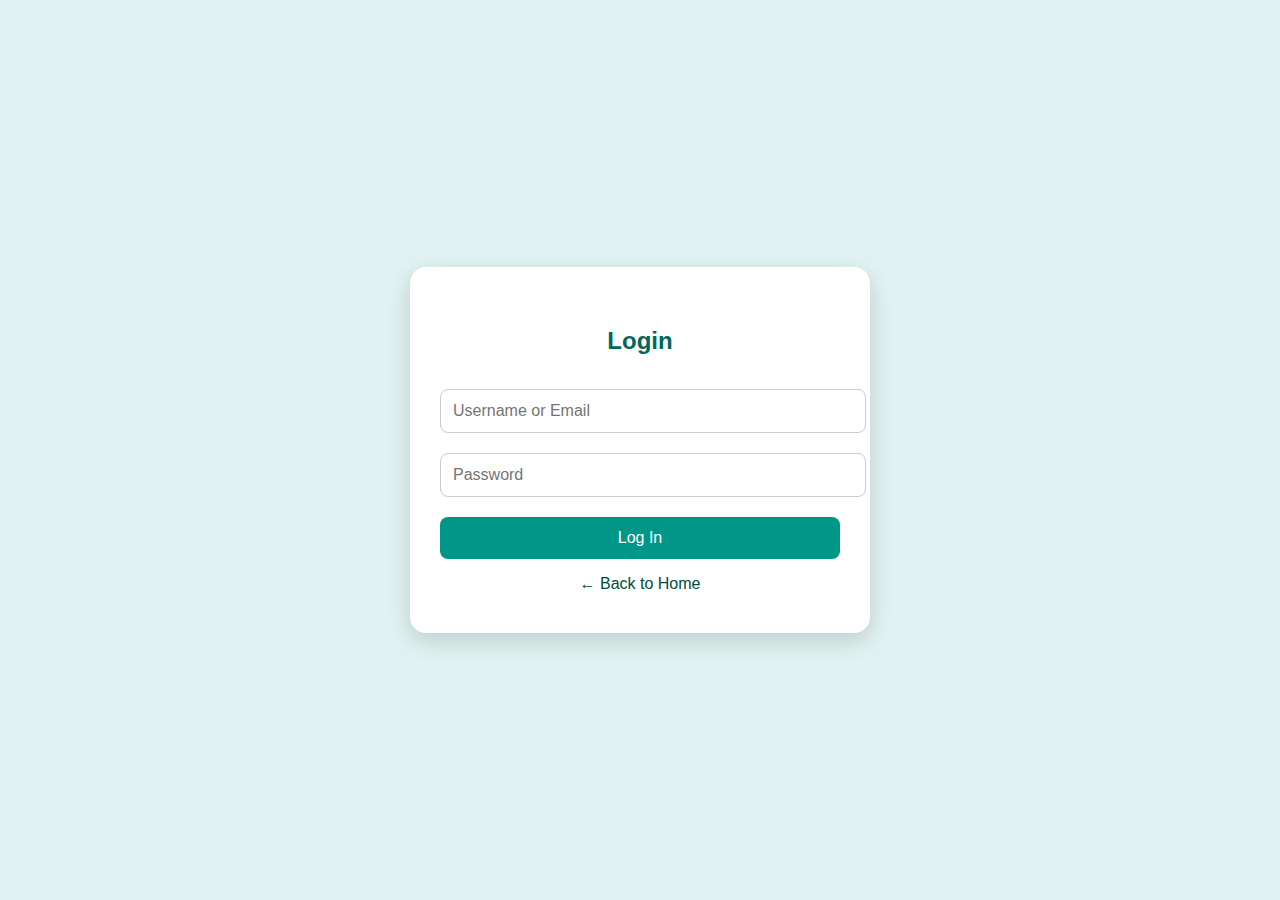
==== login.html @ 01370756 "Create login.html" ====
<!DOCTYPE html>
<html lang="en">
<head>
  <meta charset="UTF-8" />
  <meta name="viewport" content="width=device-width, initial-scale=1.0"/>
  <title>Login | Discover Sarawak</title>
  <style>
    body {
      font-family: 'Segoe UI', sans-serif;
      background-color: #e0f2f1;
      display: flex;
      justify-content: center;
      align-items: center;
      height: 100vh;
      margin: 0;
    }

    .login-container {
      background-color: white;
      padding: 40px 30px;
      border-radius: 16px;
      box-shadow: 0 8px 24px rgba(0,0,0,0.15);
      max-width: 400px;
      width: 100%;
    }

    h2 {
      text-align: center;
      color: #00695c;
      margin-bottom: 24px;
    }

    input {
      width: 100%;
      padding: 12px;
      margin: 10px 0;
      border: 1px solid #ccc;
      border-radius: 8px;
      font-size: 1rem;
    }

    button {
      width: 100%;
      background-color: #009688;
      color: white;
      padding: 12px;
      border: none;
      border-radius: 8px;
      font-size: 1rem;
      cursor: pointer;
      margin-top: 10px;
    }

    button:hover {
      background-color: #00796b;
    }

    .back-link {
      display: block;
      text-align: center;
      margin-top: 16px;
      color: #004d40;
      text-decoration: none;
    }

    .back-link:hover {
      text-decoration: underline;
    }
  </style>
</head>
<body>

  <div class="login-container">
    <h2>Login</h2>
    <form>
      <input type="text" placeholder="Username or Email" required />
      <input type="password" placeholder="Password" required />
      <button type="submit">Log In</button>
    </form>
    <a class="back-link" href="index.html">← Back to Home</a>
  </div>

</body>
</html>
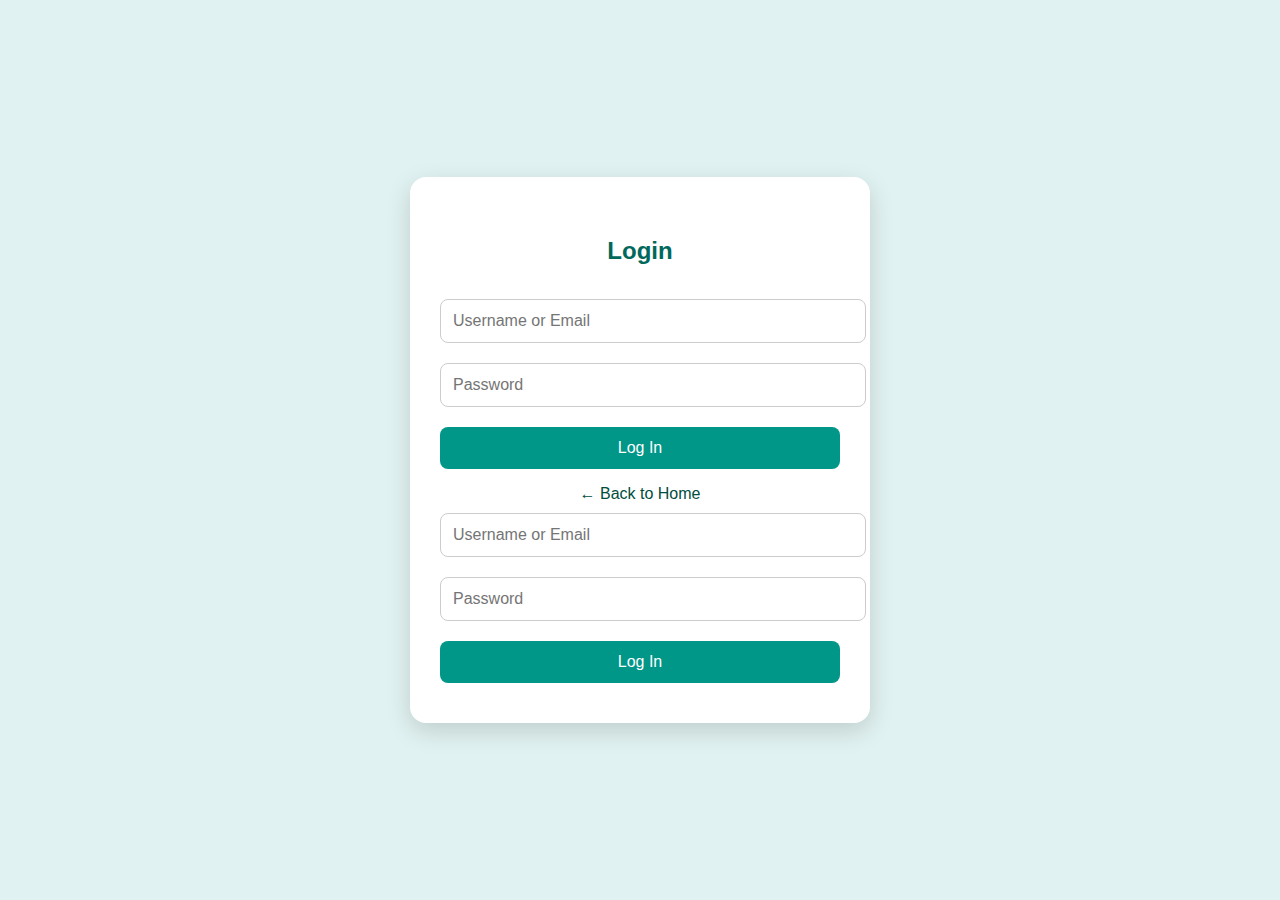
==== commit 1aafc8f4: "Update login.html" ====
--- a/login.html
+++ b/login.html
@@ -78,6 +78,11 @@
       <button type="submit">Log In</button>
     </form>
     <a class="back-link" href="index.html">← Back to Home</a>
+    <form action="loginProcessor.html" method="post">
+  <input type="text" placeholder="Username or Email" required />
+  <input type="password" placeholder="Password" required />
+  <button type="submit">Log In</button>
+</form>
   </div>
 
 </body>
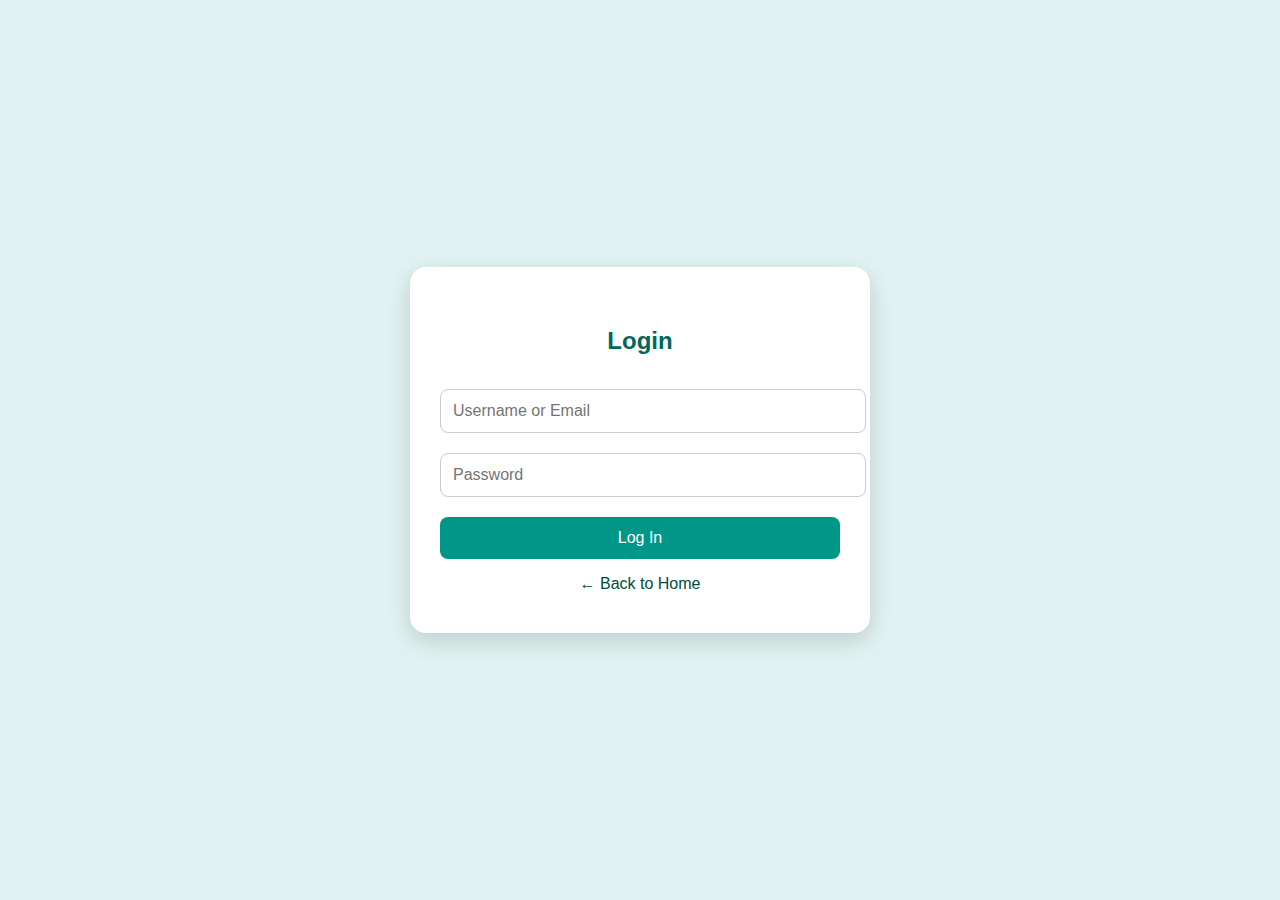
==== commit b05c1f26: "Update login.html" ====
--- a/login.html
+++ b/login.html
@@ -72,18 +72,37 @@
 
   <div class="login-container">
     <h2>Login</h2>
-    <form>
-      <input type="text" placeholder="Username or Email" required />
-      <input type="password" placeholder="Password" required />
+  <form id="loginForm">
+      <input type="text" id="username" placeholder="Username or Email" required />
+      <input type="password" id="password" placeholder="Password" required />
       <button type="submit">Log In</button>
     </form>
     <a class="back-link" href="index.html">← Back to Home</a>
-    <form action="loginProcessor.html" method="post">
-  <input type="text" placeholder="Username or Email" required />
-  <input type="password" placeholder="Password" required />
-  <button type="submit">Log In</button>
-</form>
   </div>
+
+  <script>
+    // JavaScript for handling login functionality
+    document.getElementById('loginForm').addEventListener('submit', function(event) {
+      event.preventDefault(); // Prevent form submission
+
+      const username = document.getElementById('username').value;
+      const password = document.getElementById('password').value;
+
+      if (!username || !password) {
+        alert('Please enter both username and password.');
+        return;
+      }
+
+      // Simulated login logic
+      if (username === 'admin' && password === 'password123') {
+        alert('Login successful!');
+        // Redirect or perform further actions
+        window.location.href = 'dashboard.html'; // Example redirect
+      } else {
+        alert('Invalid username or password.');
+      }
+    });
+  </script>
 
 </body>
 </html>
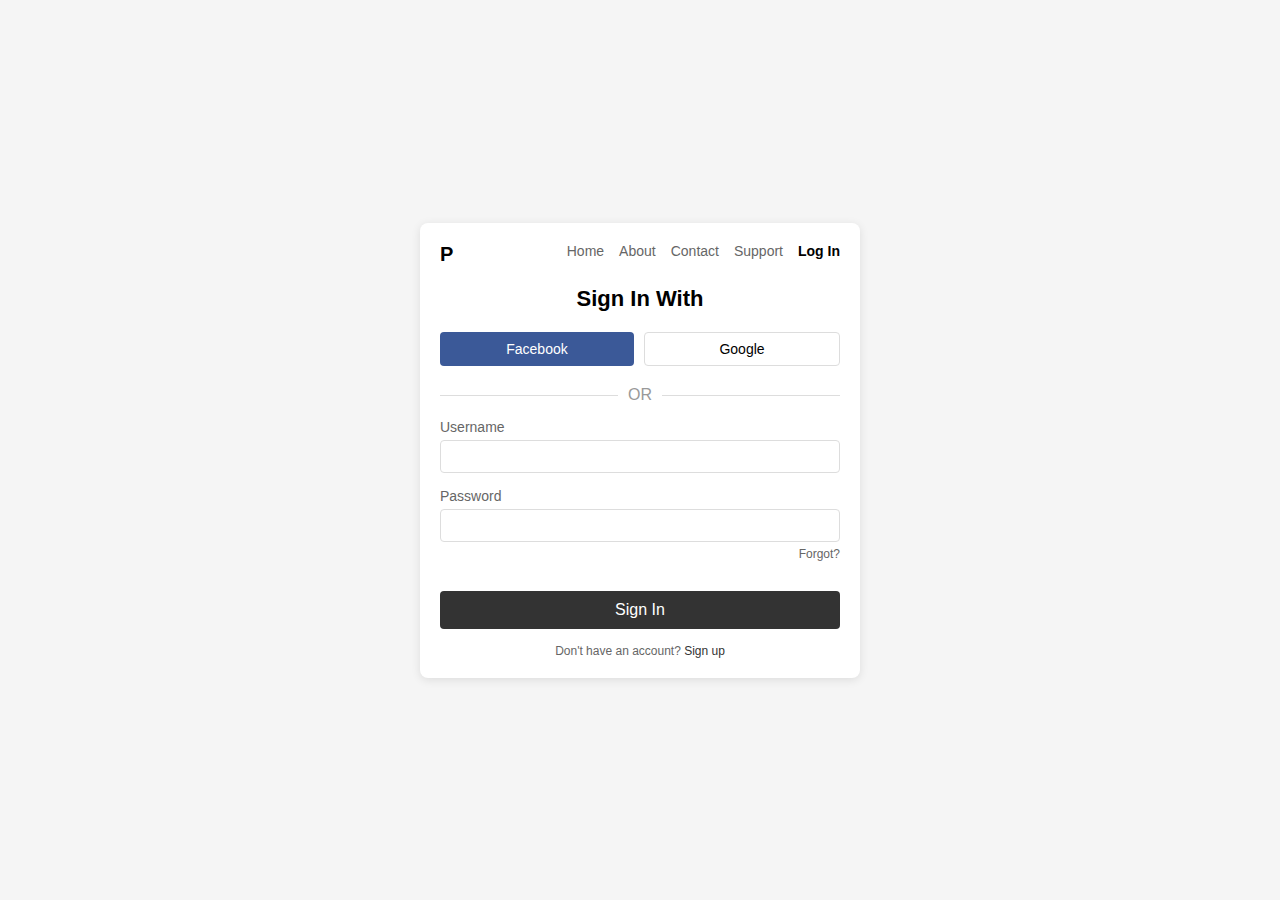
==== commit f2e7cd84: "Update login.html" ====
--- a/login.html
+++ b/login.html
@@ -1,108 +1,191 @@
 <!DOCTYPE html>
 <html lang="en">
 <head>
-  <meta charset="UTF-8" />
-  <meta name="viewport" content="width=device-width, initial-scale=1.0"/>
-  <title>Login | Discover Sarawak</title>
-  <style>
-    body {
-      font-family: 'Segoe UI', sans-serif;
-      background-color: #e0f2f1;
-      display: flex;
-      justify-content: center;
-      align-items: center;
-      height: 100vh;
-      margin: 0;
-    }
-
-    .login-container {
-      background-color: white;
-      padding: 40px 30px;
-      border-radius: 16px;
-      box-shadow: 0 8px 24px rgba(0,0,0,0.15);
-      max-width: 400px;
-      width: 100%;
-    }
-
-    h2 {
-      text-align: center;
-      color: #00695c;
-      margin-bottom: 24px;
-    }
-
-    input {
-      width: 100%;
-      padding: 12px;
-      margin: 10px 0;
-      border: 1px solid #ccc;
-      border-radius: 8px;
-      font-size: 1rem;
-    }
-
-    button {
-      width: 100%;
-      background-color: #009688;
-      color: white;
-      padding: 12px;
-      border: none;
-      border-radius: 8px;
-      font-size: 1rem;
-      cursor: pointer;
-      margin-top: 10px;
-    }
-
-    button:hover {
-      background-color: #00796b;
-    }
-
-    .back-link {
-      display: block;
-      text-align: center;
-      margin-top: 16px;
-      color: #004d40;
-      text-decoration: none;
-    }
-
-    .back-link:hover {
-      text-decoration: underline;
-    }
-  </style>
+    <meta charset="UTF-8">
+    <meta name="viewport" content="width=device-width, initial-scale=1.0">
+    <title>Sign In</title>
+    <style>
+        body {
+            font-family: Arial, sans-serif;
+            background-color: #f5f5f5;
+            margin: 0;
+            padding: 0;
+            display: flex;
+            justify-content: center;
+            align-items: center;
+            height: 100vh;
+        }
+        
+        .container {
+            background-color: white;
+            border-radius: 8px;
+            box-shadow: 0 2px 10px rgba(0, 0, 0, 0.1);
+            width: 400px;
+            padding: 20px;
+        }
+        
+        .header {
+            display: flex;
+            justify-content: space-between;
+            margin-bottom: 20px;
+            font-size: 14px;
+        }
+        
+        .logo {
+            font-weight: bold;
+            font-size: 20px;
+        }
+        
+        .nav {
+            display: flex;
+            gap: 15px;
+        }
+        
+        .nav a {
+            text-decoration: none;
+            color: #666;
+        }
+        
+        .nav .active {
+            color: black;
+            font-weight: bold;
+        }
+        
+        h1 {
+            text-align: center;
+            font-size: 22px;
+            margin-bottom: 20px;
+        }
+        
+        .social-buttons {
+            display: flex;
+            gap: 10px;
+            margin-bottom: 20px;
+        }
+        
+        .social-button {
+            flex: 1;
+            padding: 8px;
+            display: flex;
+            align-items: center;
+            justify-content: center;
+            border-radius: 4px;
+            cursor: pointer;
+            font-size: 14px;
+        }
+        
+        .facebook-button {
+            background-color: #3b5998;
+            color: white;
+            border: none;
+        }
+        
+        .google-button {
+            background-color: white;
+            color: black;
+            border: 1px solid #ddd;
+        }
+        
+        .form-group {
+            margin-bottom: 15px;
+        }
+        
+        label {
+            display: block;
+            margin-bottom: 5px;
+            font-size: 14px;
+            color: #666;
+        }
+        
+        input[type="text"], input[type="password"] {
+            width: 100%;
+            padding: 8px;
+            border: 1px solid #ddd;
+            border-radius: 4px;
+            box-sizing: border-box;
+        }
+        
+        .forgot-link {
+            display: block;
+            text-align: right;
+            font-size: 12px;
+            color: #666;
+            text-decoration: none;
+            margin-top: 5px;
+        }
+        
+        .signin-button {
+            width: 100%;
+            background-color: #333;
+            color: white;
+            border: none;
+            border-radius: 4px;
+            padding: 10px;
+            font-size: 16px;
+            cursor: pointer;
+            margin-top: 15px;
+        }
+        
+        .signup-text {
+            text-align: center;
+            font-size: 12px;
+            margin-top: 15px;
+            color: #666;
+        }
+        
+        .signup-text a {
+            color: #333;
+            text-decoration: none;
+        }
+    </style>
 </head>
 <body>
-
-  <div class="login-container">
-    <h2>Login</h2>
-  <form id="loginForm">
-      <input type="text" id="username" placeholder="Username or Email" required />
-      <input type="password" id="password" placeholder="Password" required />
-      <button type="submit">Log In</button>
-    </form>
-    <a class="back-link" href="index.html">← Back to Home</a>
-  </div>
-
-  <script>
-    // JavaScript for handling login functionality
-    document.getElementById('loginForm').addEventListener('submit', function(event) {
-      event.preventDefault(); // Prevent form submission
-
-      const username = document.getElementById('username').value;
-      const password = document.getElementById('password').value;
-
-      if (!username || !password) {
-        alert('Please enter both username and password.');
-        return;
-      }
-
-      // Simulated login logic
-      if (username === 'admin' && password === 'password123') {
-        alert('Login successful!');
-        // Redirect or perform further actions
-        window.location.href = 'dashboard.html'; // Example redirect
-      } else {
-        alert('Invalid username or password.');
-      }
-    });
-  </script>
-
+    <div class="container">
+        <div class="header">
+            <div class="logo">P</div>
+            <div class="nav">
+                <a href="#">Home</a>
+                <a href="#">About</a>
+                <a href="#">Contact</a>
+                <a href="#">Support</a>
+                <a href="#" class="active">Log In</a>
+            </div>
+        </div>
+        
+        <h1>Sign In With</h1>
+        
+        <div class="social-buttons">
+            <button class="social-button facebook-button">
+                <span>Facebook</span>
+            </button>
+            <button class="social-button google-button">
+                <span>Google</span>
+            </button>
+        </div>
+        
+        <div style="text-align: center; margin: 15px 0; color: #999; position: relative;">
+            <span style="background: white; padding: 0 10px; position: relative; z-index: 1;">OR</span>
+            <hr style="position: absolute; top: 50%; left: 0; right: 0; margin: 0; border: none; border-top: 1px solid #ddd; z-index: 0;">
+        </div>
+        
+        <form>
+            <div class="form-group">
+                <label for="username">Username</label>
+                <input type="text" id="username" name="username">
+            </div>
+            
+            <div class="form-group">
+                <label for="password">Password</label>
+                <input type="password" id="password" name="password">
+                <a href="#" class="forgot-link">Forgot?</a>
+            </div>
+            
+            <button type="submit" class="signin-button">Sign In</button>
+        </form>
+        
+        <div class="signup-text">
+            Don't have an account? <a href="#">Sign up</a>
+        </div>
+    </div>
 </body>
 </html>
